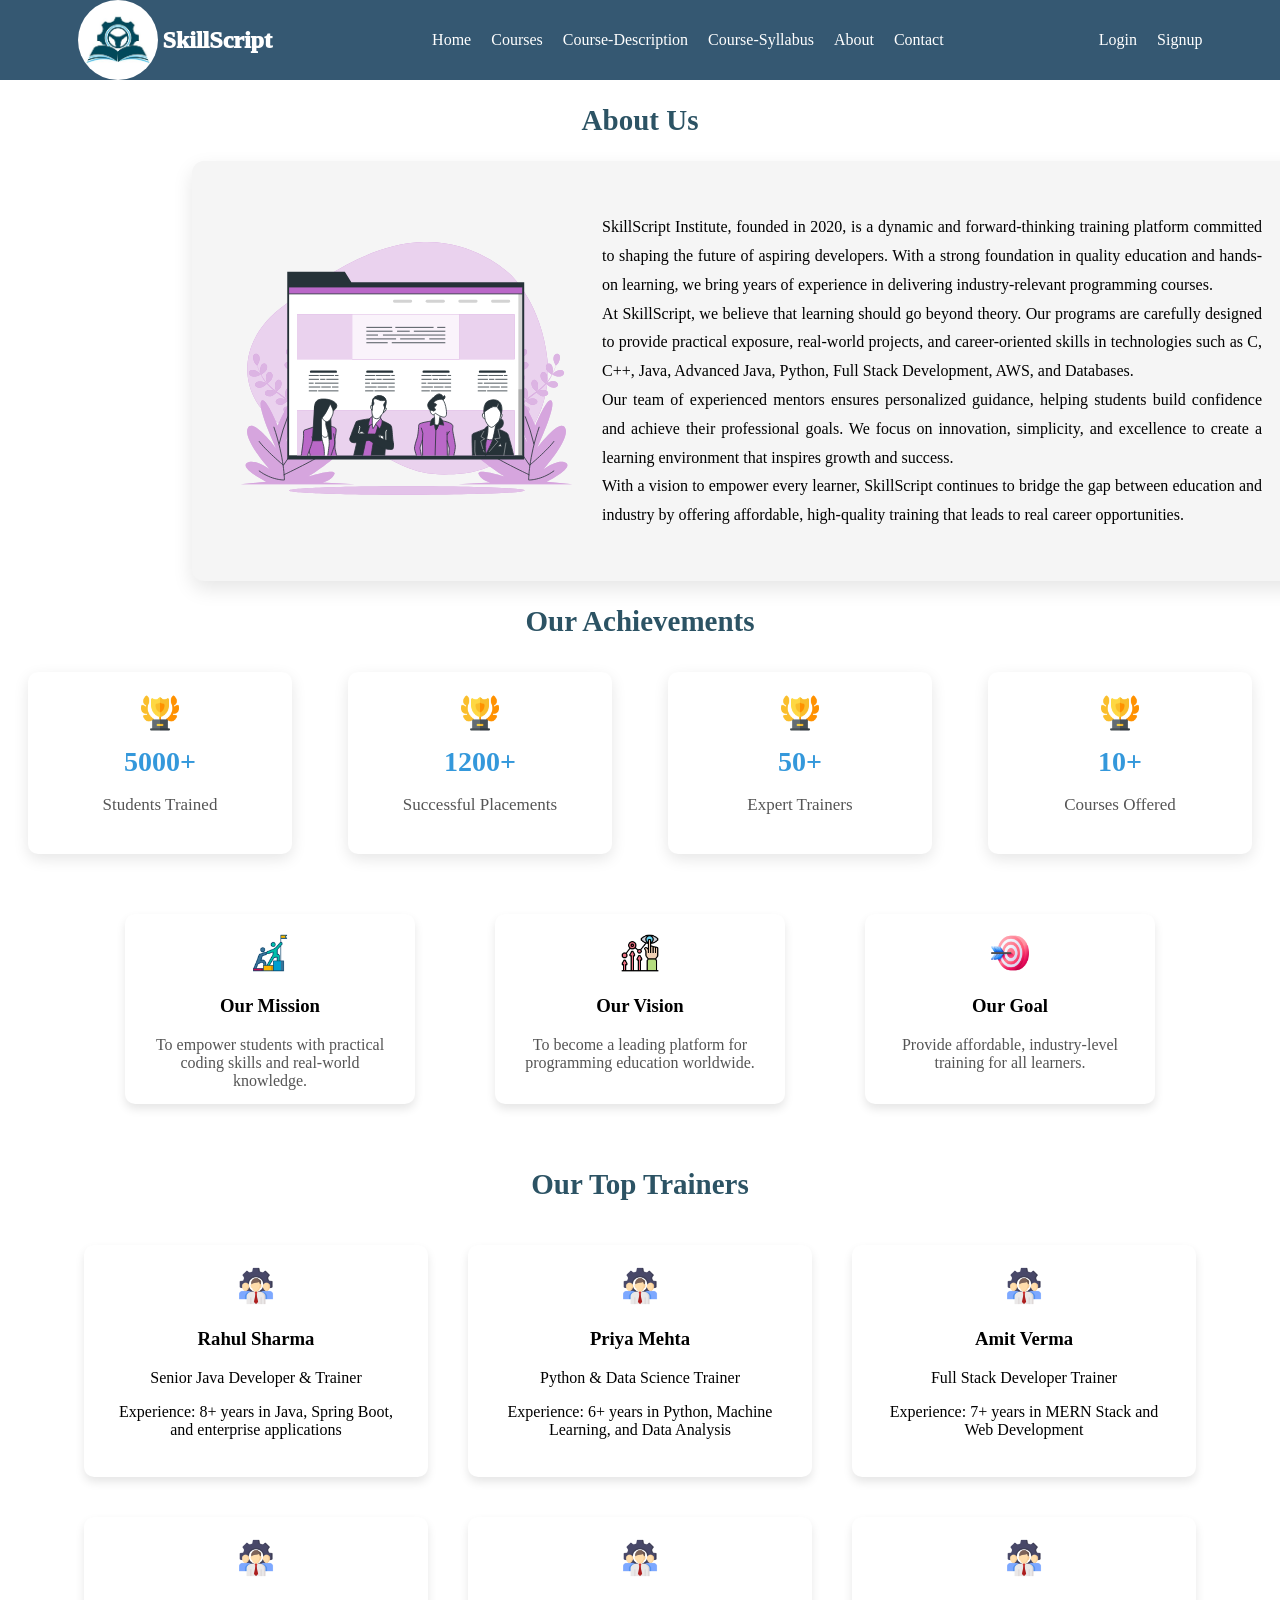
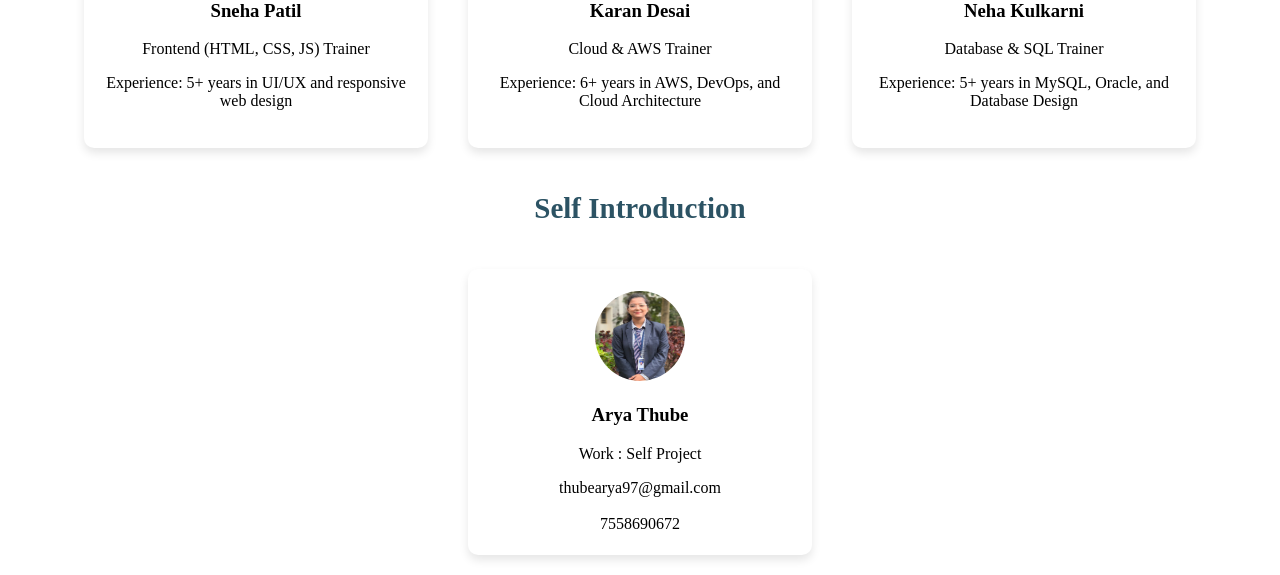
==== html/about.html @ 91f6a0e7 "self intro add using html and css" ====
<!DOCTYPE html>
<html lang="en">

<head>
    <meta charset="UTF-8">
    <meta name="viewport" content="width=device-width, initial-scale=1.0">
    <link rel="stylesheet" href="../css/footer.css">
    <link rel="stylesheet" href="../css/nav.css">
    <link rel="stylesheet" href="../css/about.css">
    <link rel="stylesheet" href="../css/index.css">
    <title>Document</title>
</head>

<body>
    <!-- navbar -->
    <div class="mian-container">
        <div class="img-container">
            <img src="../images/main-logo.jpg" alt="logo" class="main-class-logo">
            <h2>SkillScript</h2>
        </div>

        <div class="nav-menu">
            <a href="../index.html" class="menu">Home</a>
            <a href="../html/courses.html" class="menu">Courses</a>
            <a href="../html/course-description.html" class="menu">Course-Description</a>
            <a href="../html/course-syllabus.html" class="menu">Course-Syllabus</a>
            <a href="" class="menu">About</a>
            <a href="" class="menu">Contact</a>
        </div>

        <div class="nav-menu">
            <a href="../html/login-page.html" class="menu">Login</a>
            <a href="../html/signup.html" class="menu">Signup</a>
        </div>
    </div>

    <!-- about section -->

    <h2 class="heading-about">About Us</h2>
    <div class="about-page-main-container">
        <div class="about-page-sub-container">
            <img src="../images/about-us.svg" alt="about">
            <p> SkillScript Institute, founded in 2020, is a dynamic and forward-thinking training platform committed to
                shaping the future of aspiring developers. With a strong foundation in quality education and hands-on
                learning, we bring years of experience in delivering industry-relevant programming courses. <br>

                At SkillScript, we believe that learning should go beyond theory. Our programs are carefully designed to
                provide practical exposure, real-world projects, and career-oriented skills in technologies such as C,
                C++, Java, Advanced Java, Python, Full Stack Development, AWS, and Databases. <br>

                Our team of experienced mentors ensures personalized guidance, helping students build confidence and
                achieve their professional goals. We focus on innovation, simplicity, and excellence to create a
                learning environment that inspires growth and success. <br>

                With a vision to empower every learner, SkillScript continues to bridge the gap between education and
                industry by offering affordable, high-quality training that leads to real career opportunities.
            </p>
        </div>
    </div>

    <!-- our achievement -->
    <div class="Achievements">
        <h2 class="heading-about">Our Achievements</h2>
        <div class="achievement-container">
            <div class="achieve-card">
                <img src="../images/achievement.png" alt="achievement" class="about-img">
                <h3>5000+</h3>
                <p>Students Trained</p>
            </div>
            <div class="achieve-card">
                <img src="../images/achievement.png" alt="achievement" class="about-img">
                <h3>1200+</h3>
                <p>Successful Placements</p>
            </div>
            <div class="achieve-card">
                <img src="../images/achievement.png" alt="achievement" class="about-img">
                <h3>50+</h3>
                <p>Expert Trainers</p>
            </div>
            <div class="achieve-card">
                <img src="../images/achievement.png" alt="achievement" class="about-img">
                <h3>10+</h3>
                <p>Courses Offered</p>
            </div>
        </div>
    </div>

    <!-- vision & mission -->
     
    <div class="vision-mission-container">
        <div class="cards">
            <img src="../images/mission.png" alt="mission" class="about-img">
            <h3>Our Mission</h3>
            <p>To empower students with practical coding skills and real-world knowledge.</p>
        </div>
        <div class="cards">
            <img src="../images/vision.png" alt="vision" class="about-img">
            <h3>Our Vision</h3>
            <p>To become a leading platform for programming education worldwide.</p>
        </div>
        <div class="cards">
            <img src="../images/goal.png" alt="goal" class="about-img">
            <h3>Our Goal</h3>
            <p>Provide affordable, industry-level training for all learners.</p>
        </div>
    </div>

    <!-- our trainers -->

    <h2 class="heading-about">Our Top Trainers</h2>
    <div class="trainer-container">
        <div class="trainers">
            <img src="../images/trainer.png" alt="trainer" class="about-img">
            <h3>Rahul Sharma</h3>
            <p>Senior Java Developer & Trainer</p>
            <p>Experience: 8+ years in Java, Spring Boot, and enterprise applications</p>
        </div>
        <div class="trainers">
            <img src="../images/trainer.png" alt="trainer" class="about-img">
            <h3>Priya Mehta</h3>
            <p>Python & Data Science Trainer</p>
            <p>Experience: 6+ years in Python, Machine Learning, and Data Analysis</p>
        </div>
        <div class="trainers">
            <img src="../images/trainer.png" alt="trainer" class="about-img">
            <h3>Amit Verma</h3>
            <p>Full Stack Developer Trainer</p>
            <p>Experience: 7+ years in MERN Stack and Web Development</p>
        </div>
    </div>
    <div class="trainer-container">
        <div class="trainers">
            <img src="../images/trainer.png" alt="trainer" class="about-img">
            <h3>Sneha Patil</h3>
            <p>Frontend (HTML, CSS, JS) Trainer</p>
            <p>Experience: 5+ years in UI/UX and responsive web design</p>
        </div>
        <div class="trainers">
            <img src="../images/trainer.png" alt="trainer" class="about-img">
            <h3>Karan Desai</h3>
            <p>Cloud & AWS Trainer</p>
            <p>Experience: 6+ years in AWS, DevOps, and Cloud Architecture</p>

        </div>
        <div class="trainers">
            <img src="../images/trainer.png" alt="trainer" class="about-img">
            <h3>Neha Kulkarni</h3>
            <p>Database & SQL Trainer</p>
            <p>Experience: 5+ years in MySQL, Oracle, and Database Design</p>
        </div>
    </div>

    <!-- self intro -->
     <h2 class="heading-about">Self Introduction</h2>
     <div class="trainer-container">
        <div class="trainers">
            <img src="../images/selff-image.jpg" alt="self" class="about-img1">
            <h3>Arya Thube</h3>
            <p>Work : Self Project</p>
            <a href="mailto:thubearya97@gmail.com" class="self">thubearya97@gmail.com</a> <br><br>
            <a href="tel:7558690672" class="self">7558690672</a>
        </div>
     </div>
</body>

</html>
---- css/footer.css ----
.footer-container{
    background-color: #355872;
}
.footer-main-container{
    width: 100%;
    height: 200px;
    padding-bottom: 10px;  
    color: white;
    display: flex;
    flex-direction: row;
    align-items: center;
    justify-content: space-evenly;
}

.logo-img1{
    width: 40px;
    margin-top: 10px;
}

.contact-item {
  display: flex;
  align-items: center;
  gap: 10px;
  margin: 10px 0;
  padding-top: 10px;
}

.logo-img {
  width: 20px;
  height: 20px;
}

.footer-box a {
  color: white;
  text-decoration: none;
}

.footer-box ul li{
    text-decoration: none;
}

.footer-box ul li a{
    text-decoration: none;
    color: #ddd;
  transition: color 0.3s;
  
}
.footer-box ul li a:hover {
  color: #00e6e6;
}

.footer-box p {
  margin: 0;
}

.footer-bottom{
    text-align: center;
    border-top: 1px solid white;
    padding-top: 10px;
    padding-bottom: 10px;
    font-size: 20px;
    color: white;

}
---- css/nav.css ----
body{
    background-color: white;
    margin: 0%;
    padding: 0%;
}
.mian-container{
    display: flex;
    flex-direction: row;
    align-items: center;
    justify-content: space-around;
    background-color:#355872;
}
.main-class-logo{
    height: 80px;
    width: 80px;
    border-radius: 50%;
    border-color: 3px solid black;  
}
.img-container{
    display: flex;
    flex-direction: row;
    align-items: center;
}
.img-container h2{
    padding: 5px;
    font-weight: 1000;
    color: white;
}
.nav-menu{

    display: flex;
    flex-direction: row;
    gap: 20px;
}
.menu{
    color: white;
    text-decoration: none;
    
}
.menu:hover{
    color: #E97F4A;
}
---- css/about.css ----
.about-page-sub-container{
    display: flex;
    flex-direction: row;
    align-items: center;
    /* background: linear-gradient(135deg, #f5f7fa, #e4ecf7); */
    background: whitesmoke;
    border-radius: 12px;
    width: 1100px;
    padding: 10px;
    padding-right: 20px;
    margin-left: 15%;
    text-align: justify;
    box-shadow: 0 8px 20px rgba(0,0,0,0.1); 

}

.about-page-sub-container img{
   width: 40%;
    max-width: 400px;
}

.about-page-sub-container p{
    width: 60%;
    line-height: 1.8;
    margin-bottom: 15px;
    text-align: justify;
}

.heading-about{
    font-size: 29px;
    color: #2c5364;
    text-align: center; 
}

/* our achievement */
.achievement-container{
    display: flex;
    flex-direction: row;
    justify-content: space-around;
    align-items: center;
    text-align: center;
}

.achieve-card{
    background: white;
    padding: 22px;
    box-shadow: 0 5px 15px rgba(0,0,0,0.1);
    width: 220px;
    border-radius: 10px;
    margin-top: 10px;
}

.achieve-card:hover{
    background: linear-gradient(135deg, #e3f2fd, #bbdefb);
    transform: translateY(-10px);
    transition: 0.3s;
}

.achieve-card h3{
    font-size: 28px;
    color: #3498db;
    margin: 10px 0;
}

.achieve-card p {
    color: #555;
    font-size: 17px;
}

/* vision and mission css */
.about-img{
    height: 38px;
}

.vision-mission-container{
    display: flex;
    flex-direction: row;
    align-items: center;
    justify-content: center;
    text-align: center;
    margin-top: 20px;
}

.cards{
    background: white;
    padding: 20px;
    width: 250px;
    height: 150px;
    margin: 40px;
    border-radius: 10px;
    box-shadow: 0 5px 10px rgba(0,0,0,0.1);
    text-align: center;
}

.cards:hover{
    background: linear-gradient(135deg, #e3f2fd, #bbdefb);
    transform: translateY(-10px);
    transition: 0.3s;
}

.cards p{
    color: #555;
}

/* trainer part */
.trainer-container{
    display: flex;
    flex-direction: row;
    justify-content: center;
    align-items: center;
    text-align: center;
}

.trainers{
    background: white;
    box-shadow: 0 5px 10px rgba(0,0,0,0.1);
    padding: 22px;
    width: 300px;
    margin: 20px;
    border-radius: 10px;
}

.trainers:hover{
    background: linear-gradient(135deg, #e3f2fd, #bbdefb);
    transform: translateY(-10px);
    transition: 0.3s;
}

/* self intro */

.about-img1{
    height: 90px;
    width: 90px;
    border-radius: 50%;
}

.self{
    text-decoration: none;
    color: black;
}
---- css/index.css ----
/* main part css */
.heading {
    font-size: 50px;
    font-weight: 1000;
}

.info-main-container {
    display: flex;
    flex-direction: row;
    align-items: center;
    margin-left: 80px;
}

.info-sub-container {
    margin-top: 40px;
}

.info-sub-container p {
    color: #333333;
    line-height: 1.4;

}

.our-component {
    display: flex;
    flex-direction: row;
    align-items: center;
    gap: 30px;
}

.component-img {
    height: 30px;
    width: 30px;
}

.component-text {
    display: flex;
    flex-direction: row;
    align-items: center;
}

/* languages css */
.special-languages {
    display: flex;
    flex-direction: row;
    justify-content: space-between;
    gap: 30px;
    margin-left: 80px;
    margin-right: 80px;
}

.lang-heading {
    font-size: 29px;
    font-weight: 900;
    text-align: center;
    margin-top: 20px;
    color: #2c5364;
}

.language-part-container {
    display: flex;
    flex-direction: column;
    justify-content: center;
    align-items: center;
    text-align: center;
    width: 80%;
    margin: 40px auto;
    padding: 20px 30px;
    background-color: #f5f5f5;
    border-radius: 25px;
    box-shadow: 0 4px 10px rgba(0, 0, 0, 0.08);
   
}

.language-part-container:hover {
    background-color: #7AAACE;
    transition: 2s;
    border: 1px solid black;
}

.language-text-container {
    font-size: 20px;
    color: #000;
    font-weight: 600;
    margin-bottom: 15px;
    line-height: 1.3;
    padding-left: 20px;

}

.language-par-container {
    font-size: 18px;
    color: #555;
    line-height: 1.6;
    max-width: 600px;
    margin: 0 auto;
}

/* Client */

.clients{
    padding: 60px;
    background:white;
    text-align: center;
    padding-top: 20px;
}

.clients h2{
    font-size: 29px;
    margin-bottom: 10px;
    margin-top: 10px;
    padding-top: 10px;
    color: #2c5364;
    margin-top: 5px;    
}

.clients p{
    font-size: 18px;
    color: #555;
    margin-bottom: 40px;
}

.client-list{
    display: grid;
    grid-template-columns: repeat(auto-fit,minmax(150px, 1fr));
    gap: 20px;
    width: 80%;
    margin: auto;
}

.client a{
    text-decoration: none; 
    color: #333;  
}

.client{
    background: #fff;;
    padding: 20px;
    border-radius: 8px;
    font-weight: bold;
    box-shadow: 0px 5px 15px 0 rgba(0,0,0,0.1);
    transition: 1s;
    cursor: pointer;
}

.client:hover {
  transform: translateY(-8px);
  box-shadow: 0 10px 25px rgba(0,0,0,0.15);
color: #00bcd4;
}

.client a:hover{
    color: #00bcd4;
}
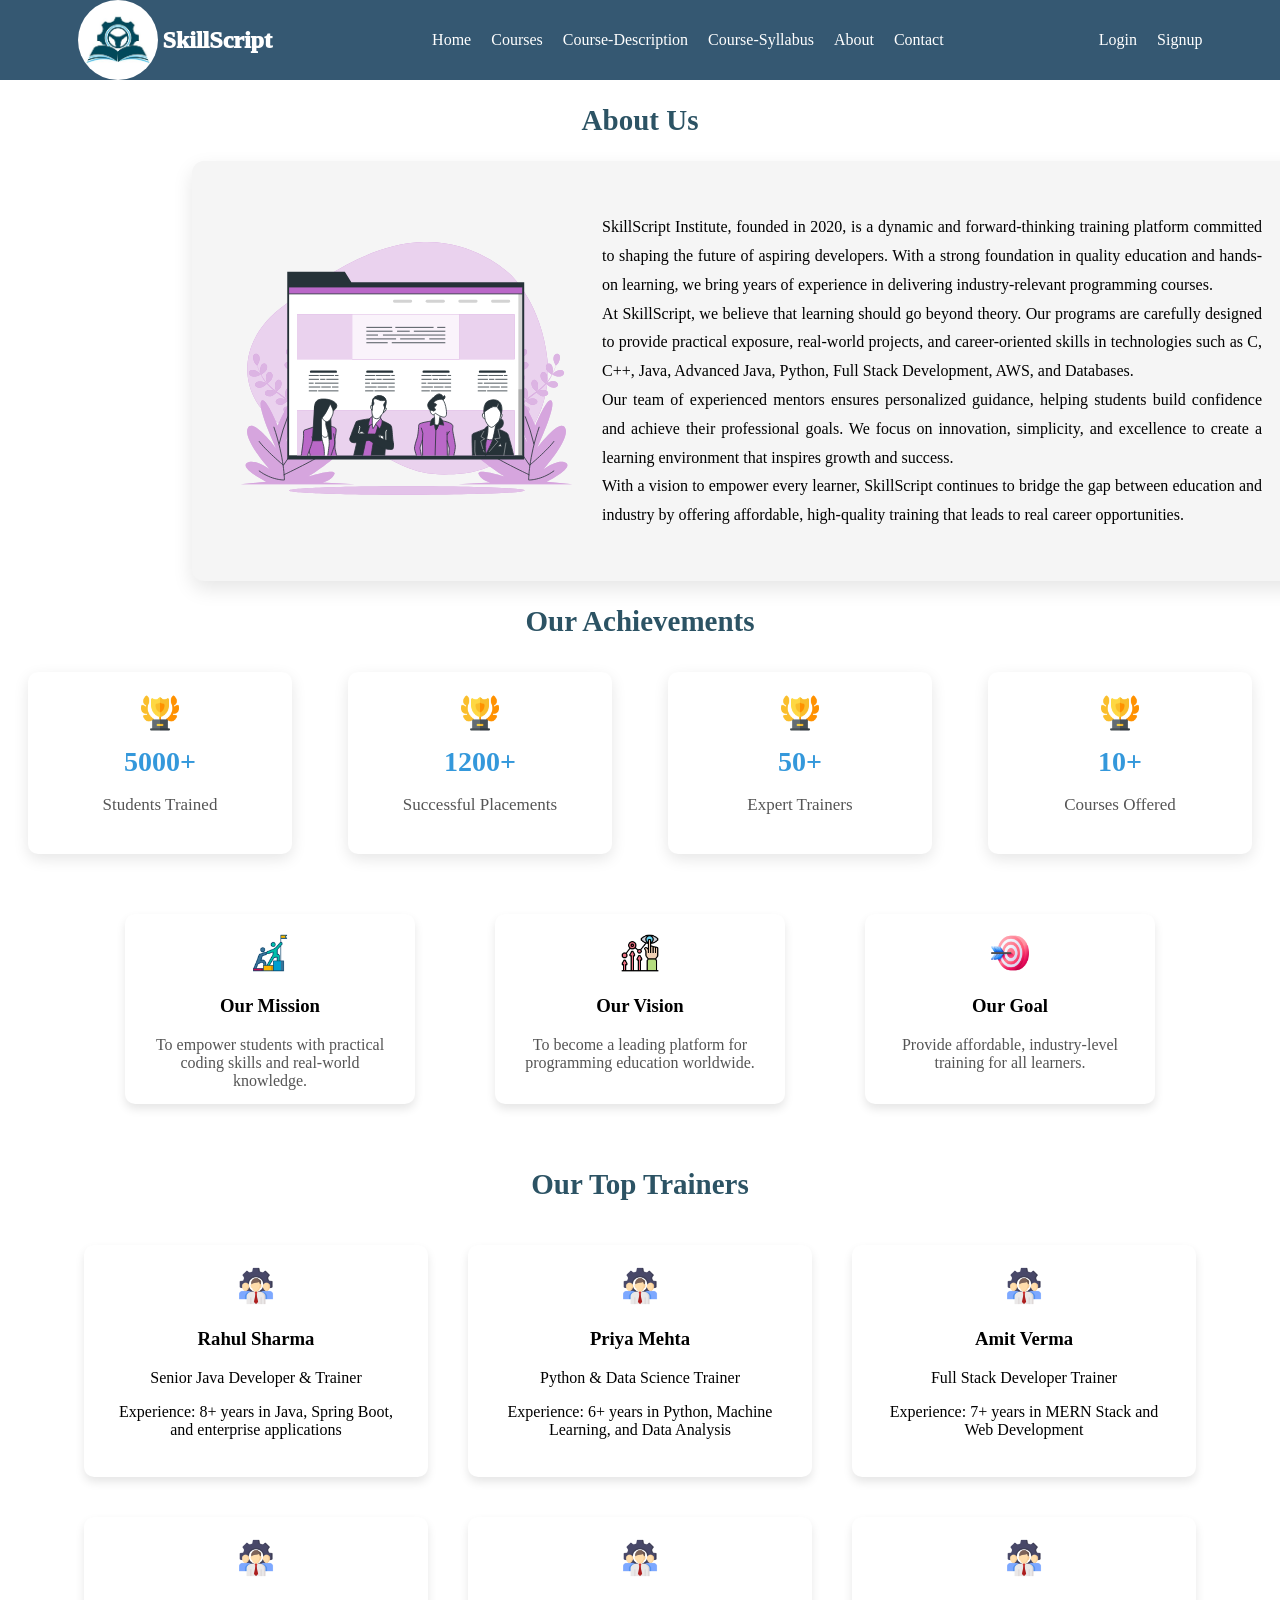
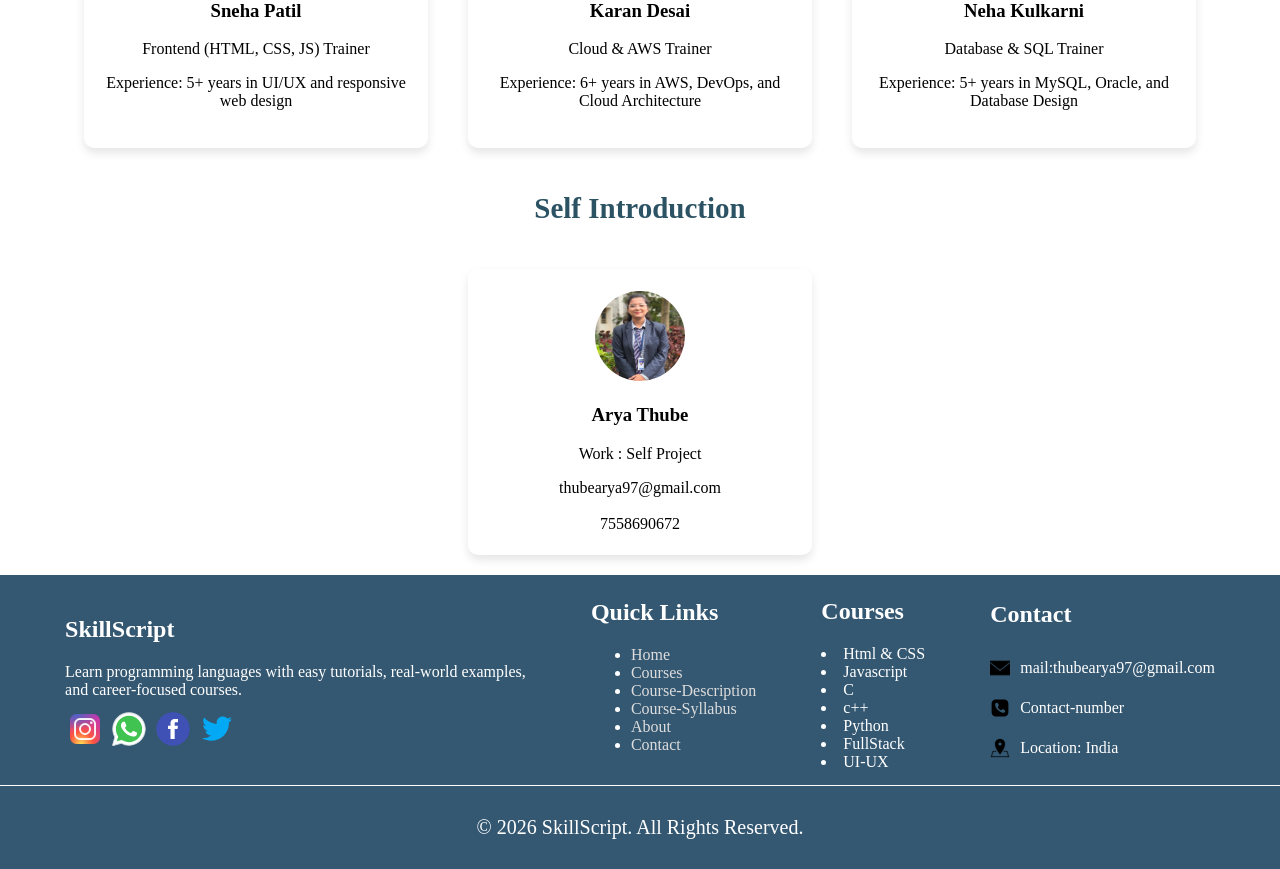
==== commit c5698eee: "formatting done of about us page" ====
--- a/html/about.html
+++ b/html/about.html
@@ -1,6 +1,5 @@
 <!DOCTYPE html>
 <html lang="en">
-
 <head>
     <meta charset="UTF-8">
     <meta name="viewport" content="width=device-width, initial-scale=1.0">
@@ -10,7 +9,6 @@
     <link rel="stylesheet" href="../css/index.css">
     <title>Document</title>
 </head>
-
 <body>
     <!-- navbar -->
     <div class="mian-container">
@@ -24,7 +22,7 @@
             <a href="../html/courses.html" class="menu">Courses</a>
             <a href="../html/course-description.html" class="menu">Course-Description</a>
             <a href="../html/course-syllabus.html" class="menu">Course-Syllabus</a>
-            <a href="" class="menu">About</a>
+            <a href="../html/about.html" class="menu">About</a>
             <a href="" class="menu">Contact</a>
         </div>
 
@@ -43,15 +41,12 @@
             <p> SkillScript Institute, founded in 2020, is a dynamic and forward-thinking training platform committed to
                 shaping the future of aspiring developers. With a strong foundation in quality education and hands-on
                 learning, we bring years of experience in delivering industry-relevant programming courses. <br>
-
                 At SkillScript, we believe that learning should go beyond theory. Our programs are carefully designed to
                 provide practical exposure, real-world projects, and career-oriented skills in technologies such as C,
                 C++, Java, Advanced Java, Python, Full Stack Development, AWS, and Databases. <br>
-
                 Our team of experienced mentors ensures personalized guidance, helping students build confidence and
                 achieve their professional goals. We focus on innovation, simplicity, and excellence to create a
                 learning environment that inspires growth and success. <br>
-
                 With a vision to empower every learner, SkillScript continues to bridge the gap between education and
                 industry by offering affordable, high-quality training that leads to real career opportunities.
             </p>
@@ -161,6 +156,70 @@
             <a href="tel:7558690672" class="self">7558690672</a>
         </div>
      </div>
+
+     <!-- footer -->
+       <div class="footer-container">
+        <div class="footer-main-container">
+
+            <div class="footer-box">
+                <h2>SkillScript</h2>
+                <p>Learn programming languages with easy tutorials, real-world examples,
+                    <br>and career-focused courses.
+                </p>
+                <a href="https://www.instagram.com/" target="_blank"><img src="../images/instagram-icon.png" alt="insta"
+                        class="logo-img1"></a>
+                <a href="https://www.whatsapp.com/" target="_blank"><img src="../images/whatsapp-icon.svg"
+                        alt="whatsapp" class="logo-img1"></a>
+                <a href="https://www.facebook.com/" target="_blank"><img src="../images/facebook-icon.svg"
+                        alt="facebook" class="logo-img1"></a>
+                <a href="https://www.twitter.com/" target="_blank"><img src="../images/twitter-icon.svg" alt="twitter"
+                        class="logo-img1"></a>
+            </div>
+
+            <div class="footer-box">
+                <h2>Quick Links</h2>
+                <ul>
+                    <li><a href="../index.html">Home</a></li>
+                    <li><a href="../html/courses.html">Courses</a></li>
+                    <li><a href="../html/course-description.html">Course-Description</a></li>
+                    <li><a href="../html/course-syllabus.html">Course-Syllabus</a></li>
+                    <li><a href="../html/about.html">About</a></li>
+                    <li><a href="">Contact</a></li>
+                </ul>
+            </div>
+
+            <div class="footer-box">
+                <h2>Courses</h2>
+                <li>Html & CSS</li>
+                <li>Javascript</li>
+                <li>C</li>
+                <li>c++</li>
+                <li>Python</li>
+                <li>FullStack</li>
+                <li>UI-UX</li>
+            </div>
+
+            <div class="footer-box">
+                <h2>Contact</h2>
+                <div class="contact-item">
+                    <img src="../images/email-icon.png" alt="email" class="logo-img">
+                    <a href="mailto:thubearya97@gmail.com">mail:thubearya97@gmail.com </a>
+                </div>
+
+                <div class="contact-item">
+                    <img src="../images/phone-icon.svg" alt="phone" class="logo-img">
+                    <a href="tel:1234567897"> Contact-number </a>
+                </div>
+
+                <div class="contact-item">
+                    <img src="../images/address-icon.png" alt="address" class="logo-img">
+                    <p>Location: India</p>
+                </div>
+            </div>
+        </div>
+        <div class="footer-bottom">
+            <p>© 2026 SkillScript. All Rights Reserved.</p>
+        </div>
+    </div>
 </body>
-
 </html>
--- a/css/about.css
+++ b/css/about.css
@@ -3,7 +3,6 @@
     display: flex;
     flex-direction: row;
     align-items: center;
-    /* background: linear-gradient(135deg, #f5f7fa, #e4ecf7); */
     background: whitesmoke;
     border-radius: 12px;
     width: 1100px;
@@ -12,7 +11,6 @@
     margin-left: 15%;
     text-align: justify;
     box-shadow: 0 8px 20px rgba(0,0,0,0.1); 
-
 }
 
 .about-page-sub-container img{
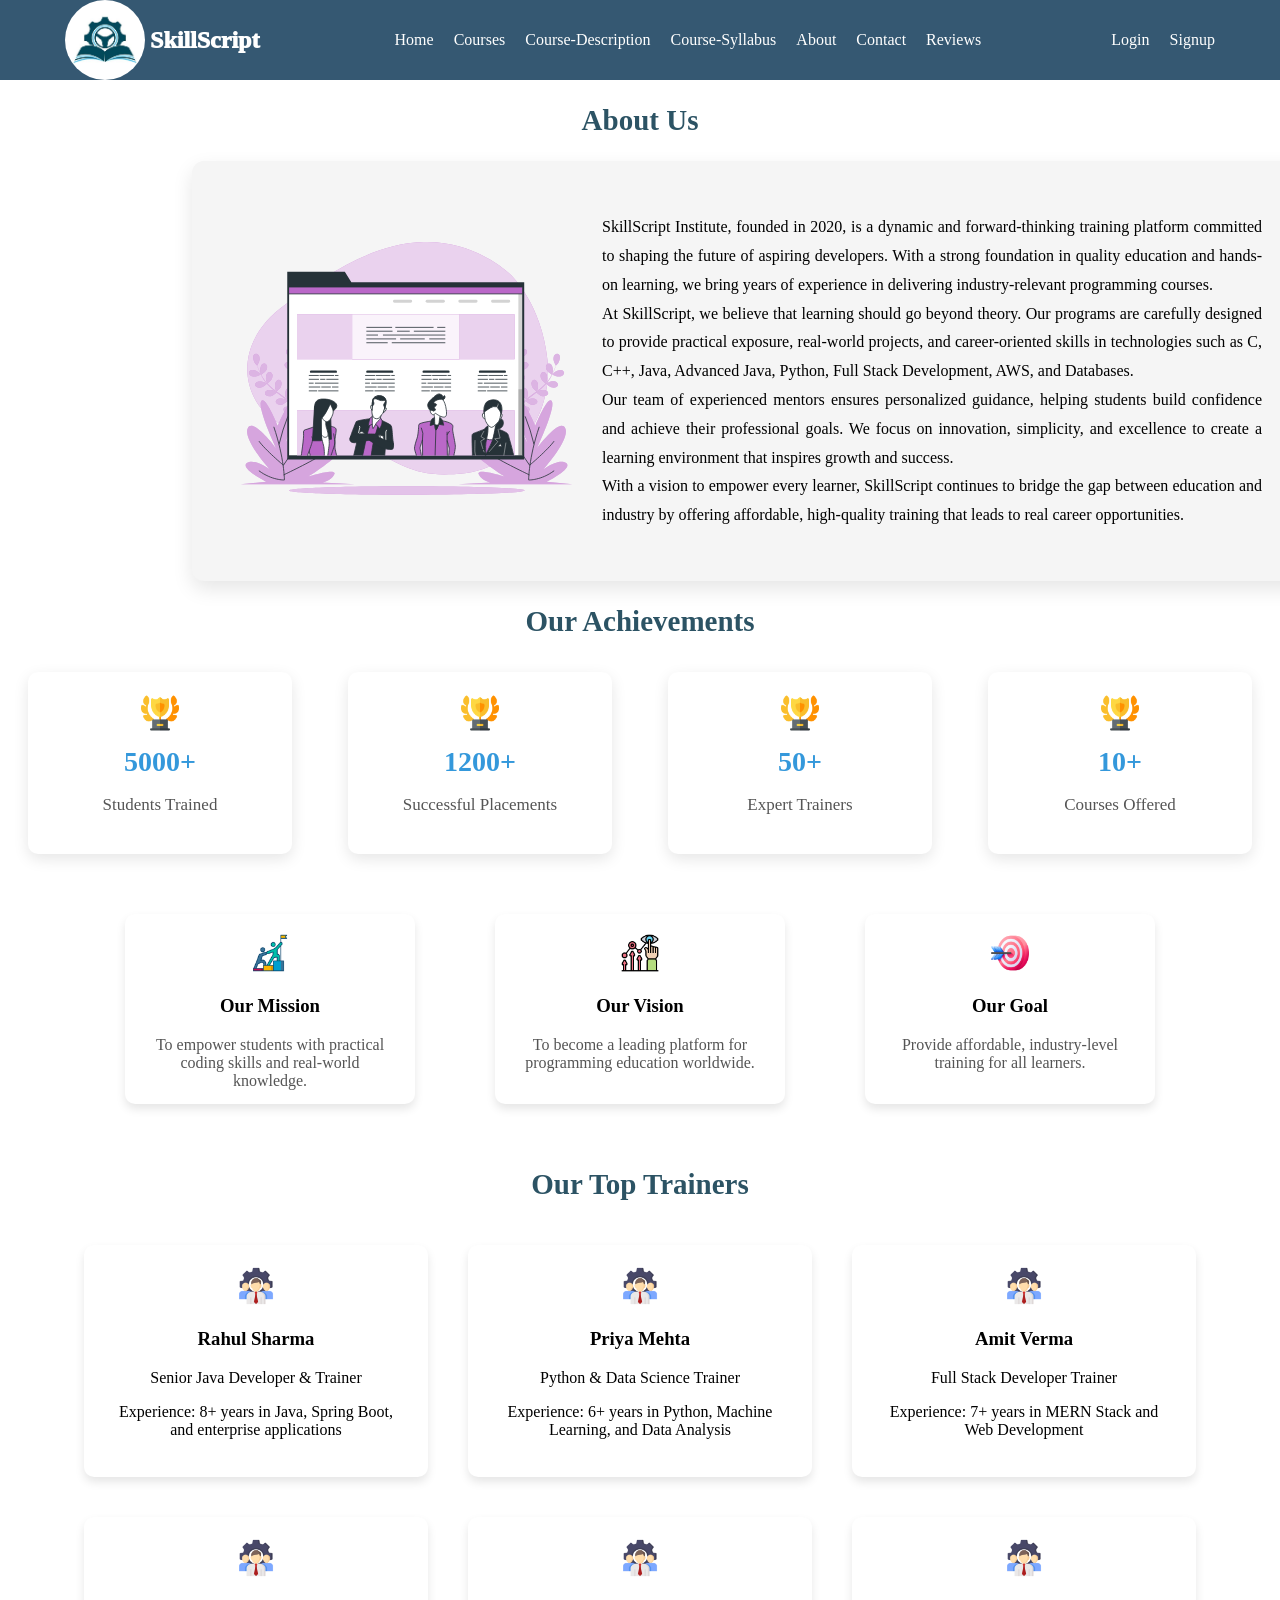
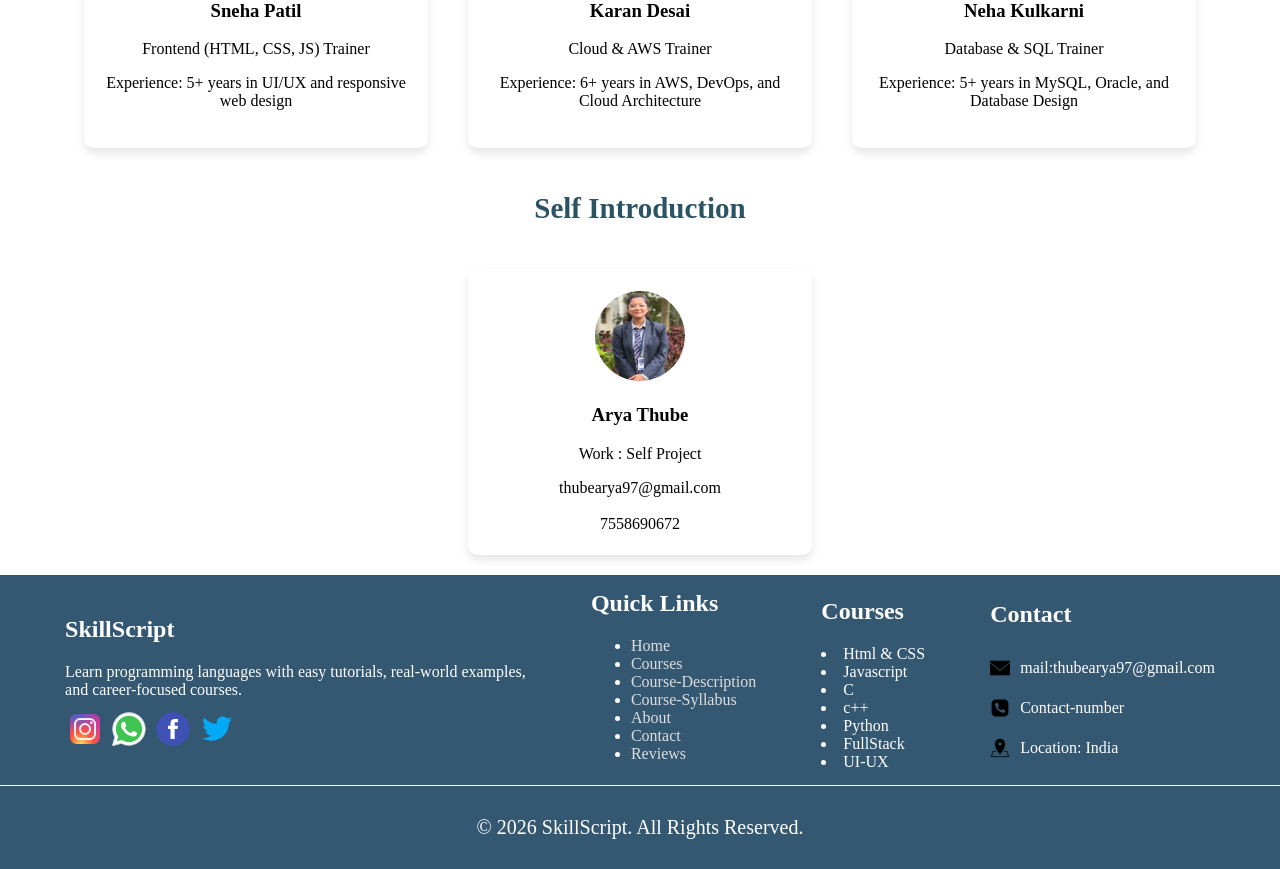
==== commit 64fbc749: "formating of all pages done" ====
--- a/html/about.html
+++ b/html/about.html
@@ -23,7 +23,8 @@
             <a href="../html/course-description.html" class="menu">Course-Description</a>
             <a href="../html/course-syllabus.html" class="menu">Course-Syllabus</a>
             <a href="../html/about.html" class="menu">About</a>
-            <a href="" class="menu">Contact</a>
+            <a href="../html/contact.html" class="menu">Contact</a>
+            <a href="../html/reviews.html" class="menu">Reviews</a>
         </div>
 
         <div class="nav-menu">
@@ -184,7 +185,8 @@
                     <li><a href="../html/course-description.html">Course-Description</a></li>
                     <li><a href="../html/course-syllabus.html">Course-Syllabus</a></li>
                     <li><a href="../html/about.html">About</a></li>
-                    <li><a href="">Contact</a></li>
+                    <li><a href="../html/contact.html">Contact</a></li>
+                    <li><a href="../html/reviews.html">Reviews</a></li>
                 </ul>
             </div>
 
--- a/css/nav.css
+++ b/css/nav.css
@@ -35,8 +35,8 @@
 .menu{
     color: white;
     text-decoration: none;
-    
 }
 .menu:hover{
     color: #E97F4A;
+    text-decoration: underline;
 }
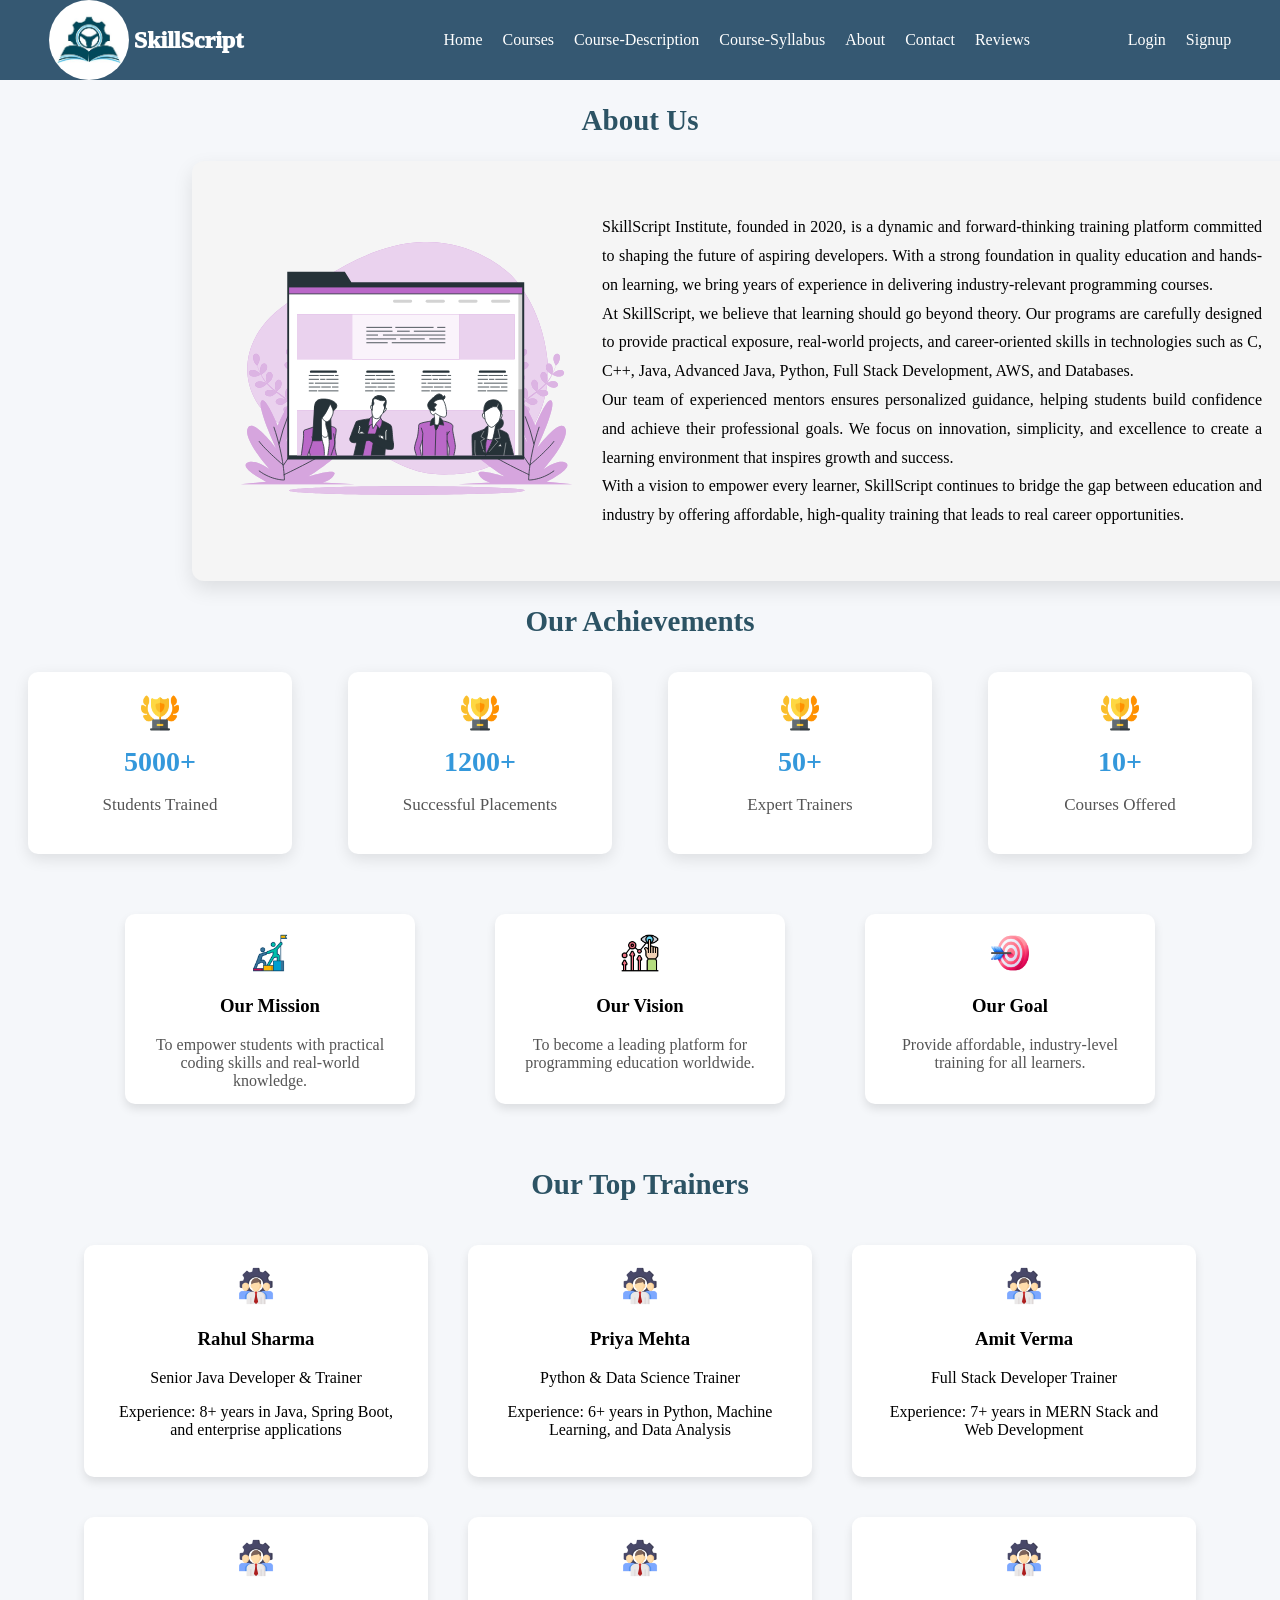
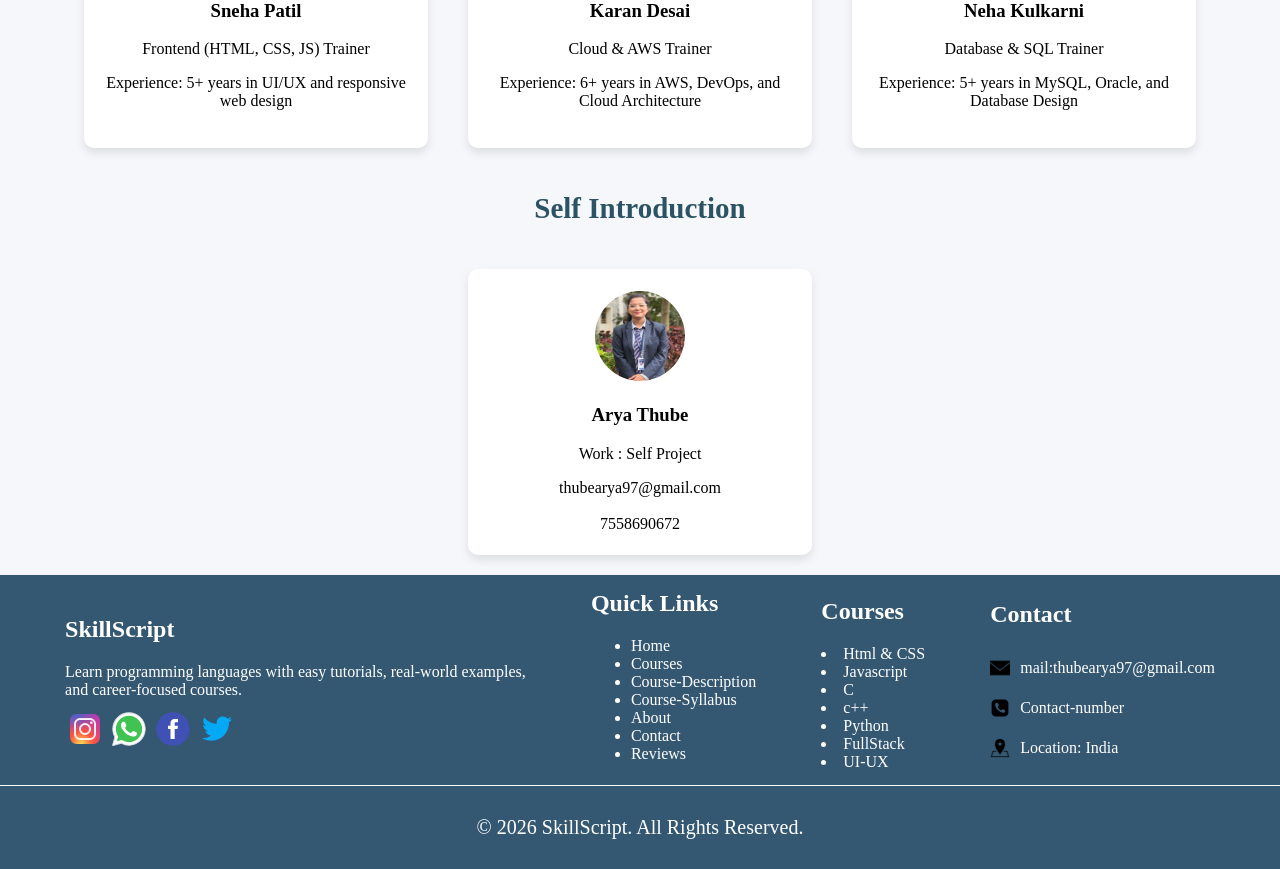
==== commit ed5c9560: "contact page media query added" ====
--- a/html/about.html
+++ b/html/about.html
@@ -17,6 +17,12 @@
             <h2>SkillScript</h2>
         </div>
 
+        <input type="checkbox" id="menu-toggle" class="menu-toggle">
+
+        <label for="menu-toggle" class="humburger">
+            <img src="../images/humburger-menu.png" alt="menu">
+        </label>
+        
         <div class="nav-menu">
             <a href="../index.html" class="menu">Home</a>
             <a href="../html/courses.html" class="menu">Courses</a>
--- a/css/footer.css
+++ b/css/footer.css
@@ -1,20 +1,21 @@
-.footer-container{
-    background-color: #355872;
-}
-.footer-main-container{
-    width: 100%;
-    height: 200px;
-    padding-bottom: 10px;  
-    color: white;
-    display: flex;
-    flex-direction: row;
-    align-items: center;
-    justify-content: space-evenly;
+.footer-container {
+  background-color: #355872;
 }
 
-.logo-img1{
-    width: 40px;
-    margin-top: 10px;
+.footer-main-container {
+  width: 100%;
+  height: 200px;
+  padding-bottom: 10px;
+  color: white;
+  display: flex;
+  flex-direction: row;
+  align-items: center;
+  justify-content: space-evenly;
+}
+
+.logo-img1 {
+  width: 40px;
+  margin-top: 10px;
 }
 
 .contact-item {
@@ -35,16 +36,17 @@
   text-decoration: none;
 }
 
-.footer-box ul li{
-    text-decoration: none;
+.footer-box ul li {
+  text-decoration: none;
 }
 
-.footer-box ul li a{
-    text-decoration: none;
-    color: #ddd;
+.footer-box ul li a {
+  text-decoration: none;
+  color: white;
   transition: color 0.3s;
-  
+
 }
+
 .footer-box ul li a:hover {
   color: #00e6e6;
 }
@@ -53,12 +55,25 @@
   margin: 0;
 }
 
-.footer-bottom{
-    text-align: center;
-    border-top: 1px solid white;
-    padding-top: 10px;
-    padding-bottom: 10px;
-    font-size: 20px;
-    color: white;
+.footer-bottom {
+  text-align: center;
+  border-top: 1px solid white;
+  padding-top: 10px;
+  padding-bottom: 10px;
+  font-size: 20px;
+  color: white;
+}
 
+@media screen and (max-width: 768px) {
+  .footer-main-container{
+        display: flex;
+        flex-direction: column;
+        height: 800px;
+        justify-content: left;
+        margin: 0%;
+    }
+    .footer-box{
+      padding: 0%;
+    }
 }
+
--- a/css/nav.css
+++ b/css/nav.css
@@ -40,3 +40,45 @@
     color: #E97F4A;
     text-decoration: underline;
 }
+
+.humburger img{
+    height: 40px;
+    display: none;
+    cursor: pointer;
+}
+
+.menu-toggle{
+    display: none;
+}
+
+@media screen and (max-width: 768px){
+    .mian-container{
+        flex-wrap: wrap;
+        padding: 10px 20px;
+    }
+
+    .humburger img{
+        display: block;
+    }
+
+    .nav-menu{
+        display: none;
+        flex-direction: column;
+        width: 100%;
+        text-align: center;
+        gap: 10px;
+    }
+
+    .menu-toggle:checked ~ .nav-menu{
+        display: flex;
+    }
+
+    .menu-toggle:checked ~ .humburger{
+        font-size: 28px;
+        content: 'x';
+    }
+
+    .menu{
+        font-size: 16px;
+    }
+}
--- a/css/about.css
+++ b/css/about.css
@@ -1,3 +1,6 @@
+body{
+    background: #f5f7fa;
+}
 
 .about-page-sub-container{
     display: flex;
@@ -136,4 +139,32 @@
 .self{
     text-decoration: none;
     color: black;
+}
+/* media query for about page */
+
+@media screen and (max-width: 768px) {
+    .about-page-sub-container{
+        display: flex;
+        flex-direction: column;
+        width: auto;
+        height: auto;
+        margin-left: 10px;
+    }
+    .about-page-sub-container p{
+        height: auto;
+        width: auto;
+    }
+
+    .achievement-container{
+        gap: 10px;
+        height: auto;
+        width: auto;
+        display: flex;
+        flex-direction: column;
+    }
+
+    .vision-mission-container{
+        display: flex;
+        flex-direction: column;
+    }
 }
--- a/css/index.css
+++ b/css/index.css
@@ -1,4 +1,5 @@
 /* main part css */
+
 .heading {
     font-size: 50px;
     font-weight: 1000;
@@ -151,4 +152,16 @@
 
 .client a:hover{
     color: #00bcd4;
+}
+
+@media screen and (max-width: 768px){
+    .info-main-container{
+        display: flex;
+        flex-direction: column;
+    }
+
+    .special-languages{
+        display: flex;
+        flex-direction: column;
+    }
 }
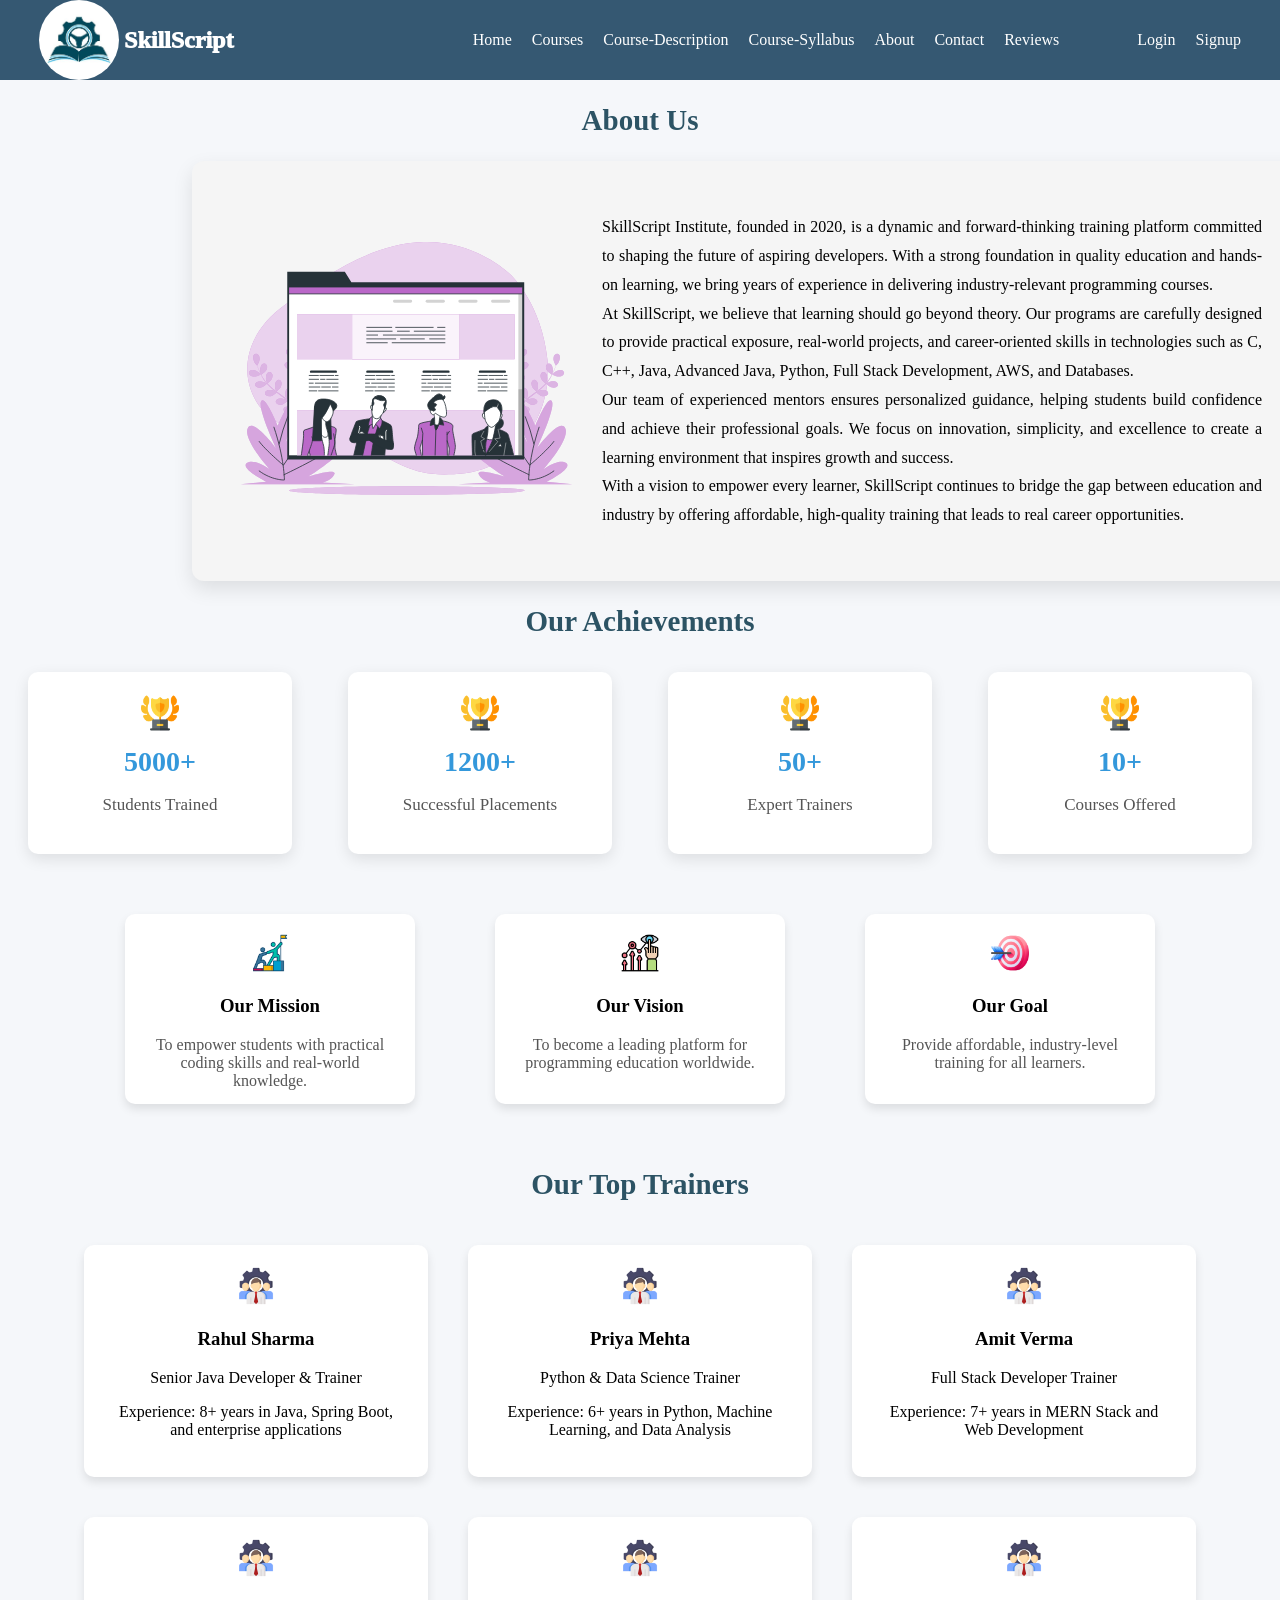
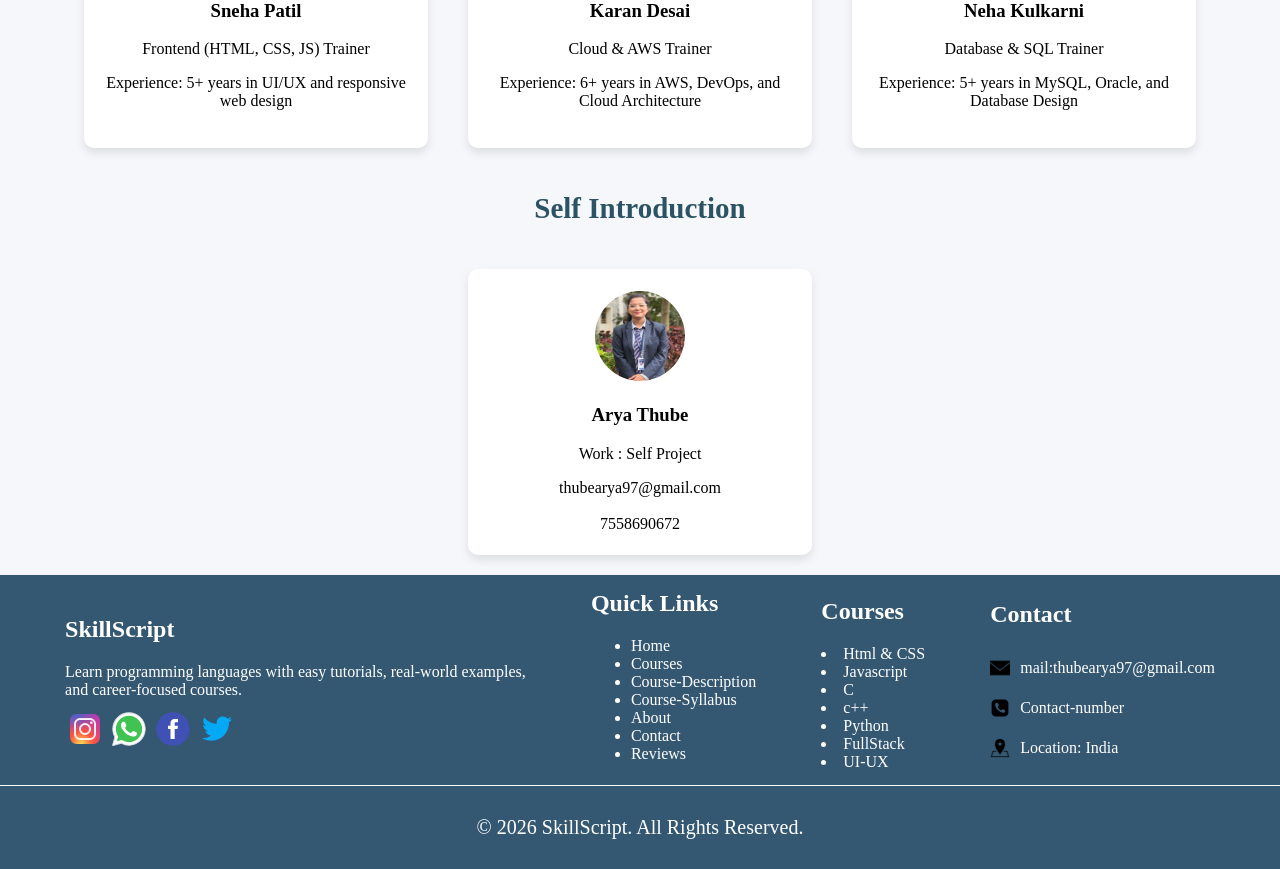
==== commit f8e6f745: "media query for reviews added" ====
--- a/html/about.html
+++ b/html/about.html
@@ -23,6 +23,12 @@
             <img src="../images/humburger-menu.png" alt="menu">
         </label>
         
+        <input type="checkbox" id="menu-toggle" class="menu-toggle">
+
+        <label for="menu-toggle" class="humburger">
+            <img src="../images/humburger-menu.png" alt="menu">
+        </label>
+
         <div class="nav-menu">
             <a href="../index.html" class="menu">Home</a>
             <a href="../html/courses.html" class="menu">Courses</a>
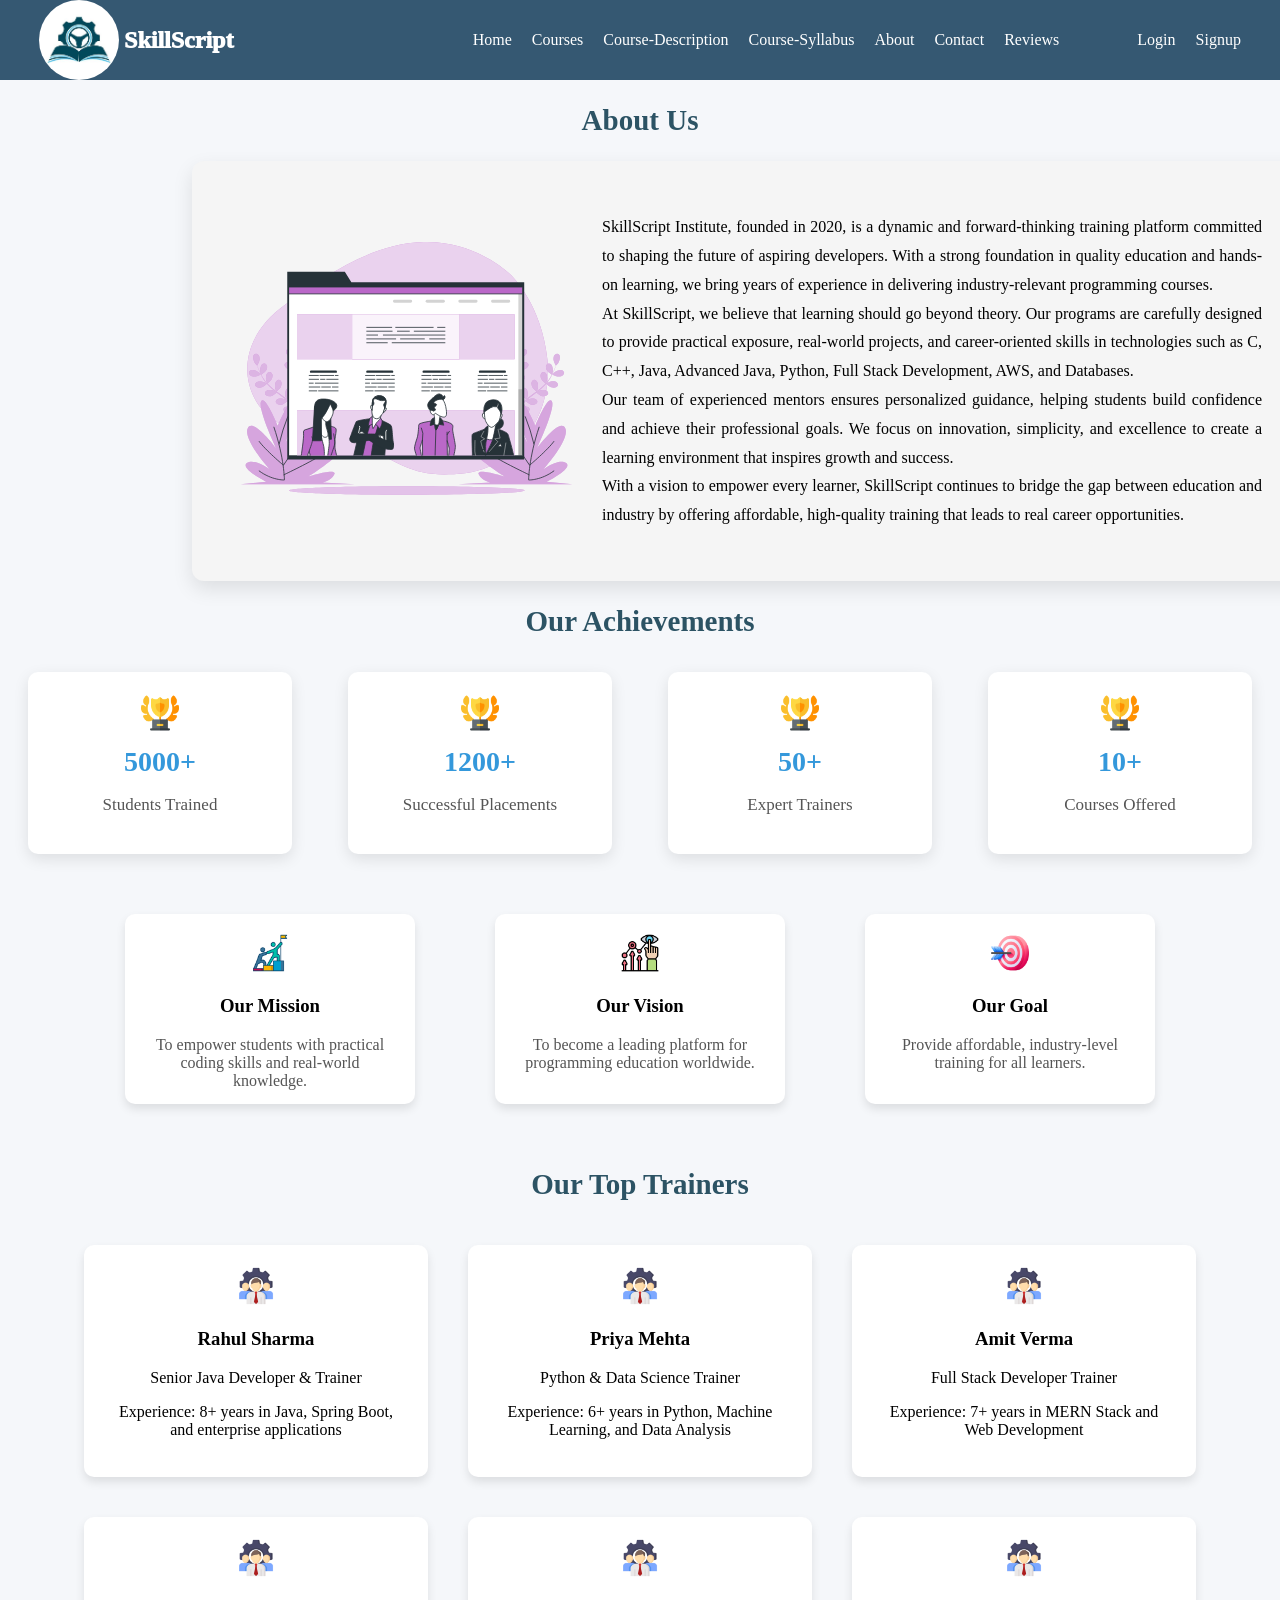
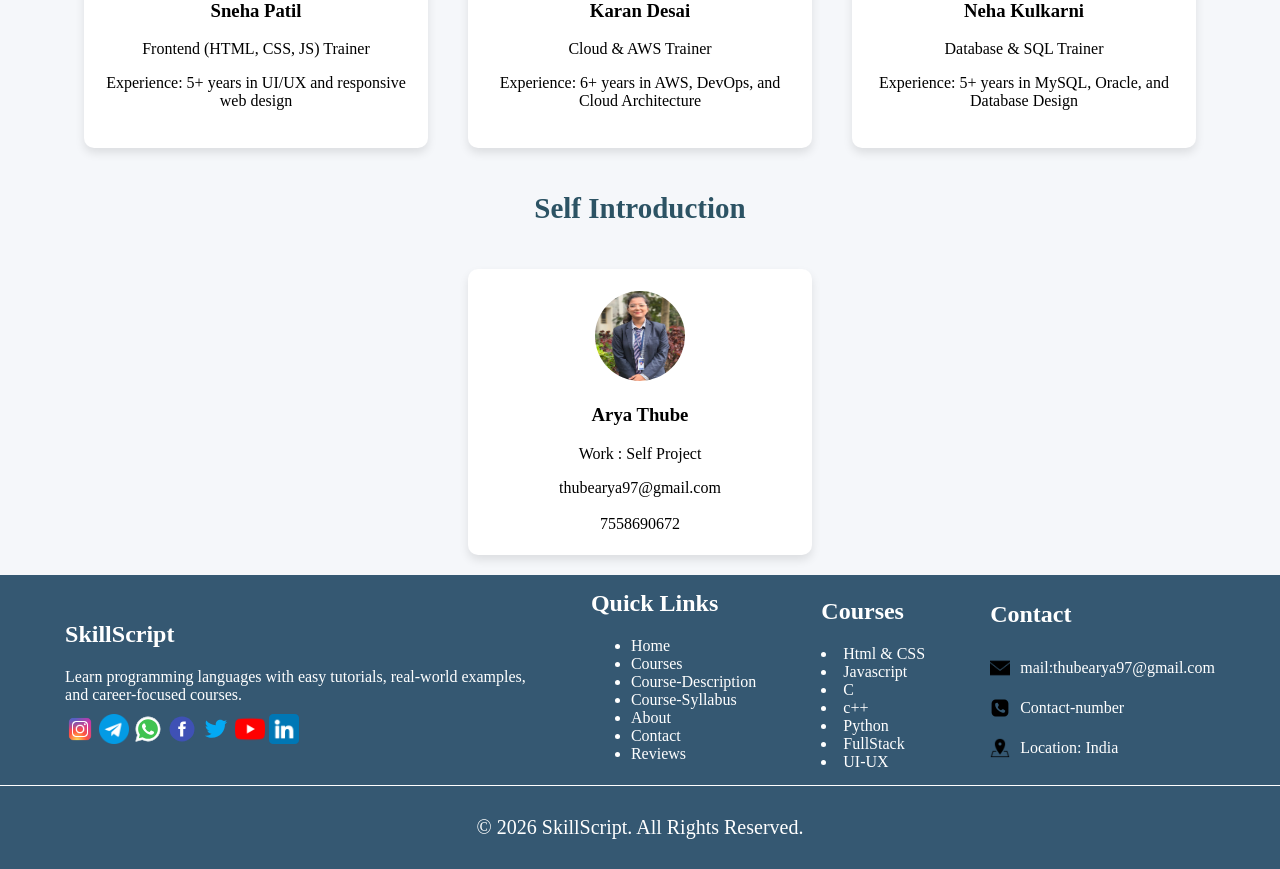
==== commit 83236ebd: "linking of courses and courses syllabus added" ====
--- a/html/about.html
+++ b/html/about.html
@@ -181,11 +181,17 @@
                 </p>
                 <a href="https://www.instagram.com/" target="_blank"><img src="../images/instagram-icon.png" alt="insta"
                         class="logo-img1"></a>
-                <a href="https://www.whatsapp.com/" target="_blank"><img src="../images/whatsapp-icon.svg"
-                        alt="whatsapp" class="logo-img1"></a>
-                <a href="https://www.facebook.com/" target="_blank"><img src="../images/facebook-icon.svg"
-                        alt="facebook" class="logo-img1"></a>
+                <a href="https://telegram.org/" target="_blank"><img src="../images/telegram-logo.png" alt="telegram"
+                        class="logo-img1"></a>
+                <a href="https://www.whatsapp.com/" target="_blank"><img src="../images/whatsapp-icon.svg" alt="whatsapp"
+                        class="logo-img1"></a>
+                <a href="https://www.facebook.com/" target="_blank"><img src="../images/facebook-icon.svg" alt="facebook"
+                        class="logo-img1"></a>
                 <a href="https://www.twitter.com/" target="_blank"><img src="../images/twitter-icon.svg" alt="twitter"
+                        class="logo-img1"></a>
+                <a href="https://www.youtube.com/" target="_blank"><img src="../images/youtube-logo.png" alt="youtube"
+                        class="logo-img1"></a>
+                <a href="https://www.linkedin.com/" target="_blank"><img src="../images/linkedin-logo.png" alt="linkedin"
                         class="logo-img1"></a>
             </div>
 
--- a/css/footer.css
+++ b/css/footer.css
@@ -14,7 +14,7 @@
 }
 
 .logo-img1 {
-  width: 40px;
+  width: 30px;
   margin-top: 10px;
 }
 
--- a/css/nav.css
+++ b/css/nav.css
@@ -27,7 +27,6 @@
     color: white;
 }
 .nav-menu{
-
     display: flex;
     flex-direction: row;
     gap: 20px;
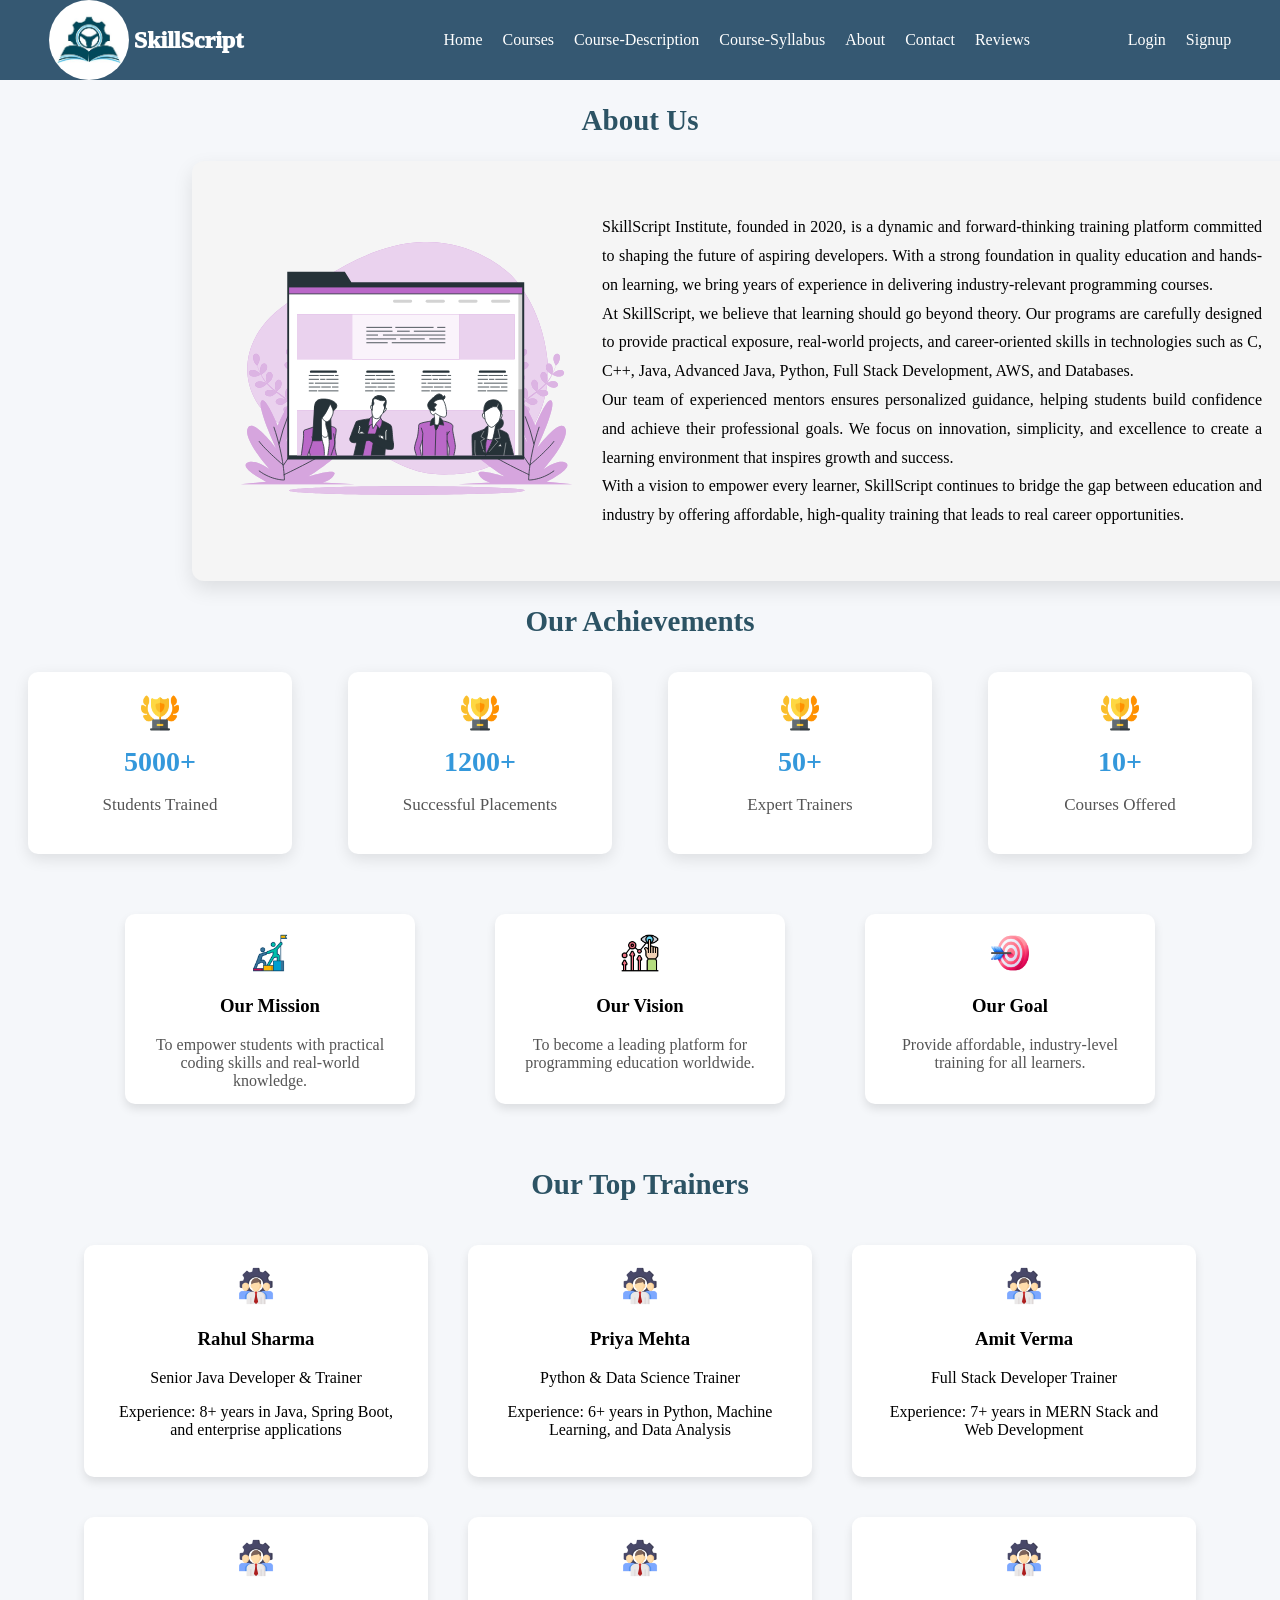
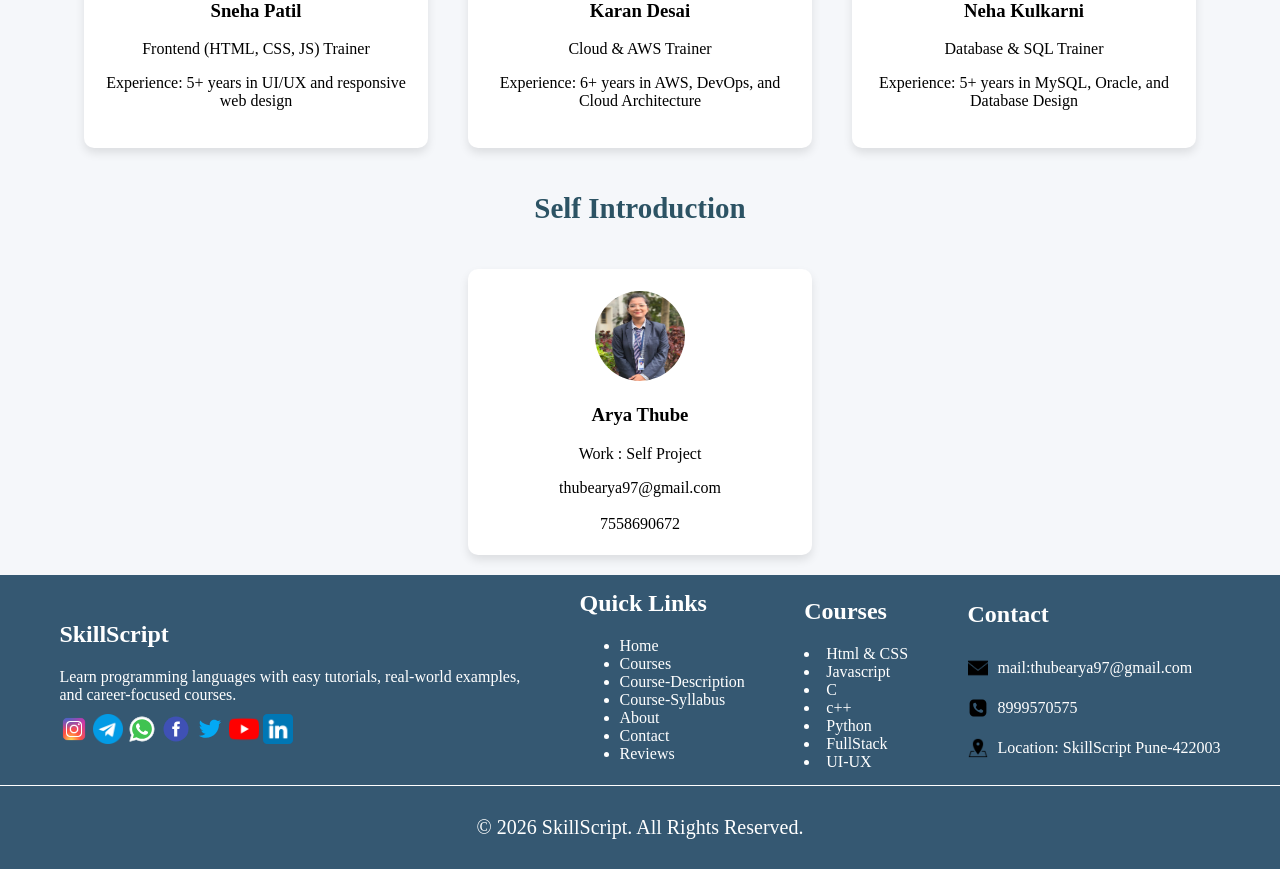
==== commit b4db59ff: "formatting of home page done" ====
--- a/html/about.html
+++ b/html/about.html
@@ -23,12 +23,6 @@
             <img src="../images/humburger-menu.png" alt="menu">
         </label>
         
-        <input type="checkbox" id="menu-toggle" class="menu-toggle">
-
-        <label for="menu-toggle" class="humburger">
-            <img src="../images/humburger-menu.png" alt="menu">
-        </label>
-
         <div class="nav-menu">
             <a href="../index.html" class="menu">Home</a>
             <a href="../html/courses.html" class="menu">Courses</a>
@@ -228,12 +222,12 @@
 
                 <div class="contact-item">
                     <img src="../images/phone-icon.svg" alt="phone" class="logo-img">
-                    <a href="tel:1234567897"> Contact-number </a>
+                    <a href="tel:1234567897"> 8999570575 </a>
                 </div>
 
                 <div class="contact-item">
                     <img src="../images/address-icon.png" alt="address" class="logo-img">
-                    <p>Location: India</p>
+                    <p>Location: SkillScript Pune-422003</p>
                 </div>
             </div>
         </div>
--- a/css/nav.css
+++ b/css/nav.css
@@ -9,6 +9,7 @@
     align-items: center;
     justify-content: space-around;
     background-color:#355872;
+    
 }
 .main-class-logo{
     height: 80px;
--- a/css/index.css
+++ b/css/index.css
@@ -1,3 +1,39 @@
+/* bg image */
+.background-section{
+    height:90vh;
+    display:flex;
+    align-items:center;
+    justify-content:center;
+    flex-direction:column;
+    text-align:center;
+    height: 400px;
+    background:linear-gradient(rgba(0,0,0,0.5),rgba(0,0,0,0.5)),    
+    url('../images/bg-index-page-image.svg') no-repeat center/cover;
+    color:white;
+    font-family: Georgia, 'Times New Roman', Times, serif;
+}
+
+.background-section h1{
+  font-size: 48px;
+  line-height: 1.2;
+  text-shadow: 0 4px 15px rgba(0,0,0,0.5);
+}
+
+.background-section p{
+   color: #dbeafe;
+  font-size: 18px;
+}
+
+.background-section button {
+  margin-top: 20px;
+  padding: 12px 28px;
+  background-color: #4988C4;
+  color: white;
+  border: none;
+  border-radius: 6px;
+  font-weight: 300;
+}
+
 /* main part css */
 
 .heading {
